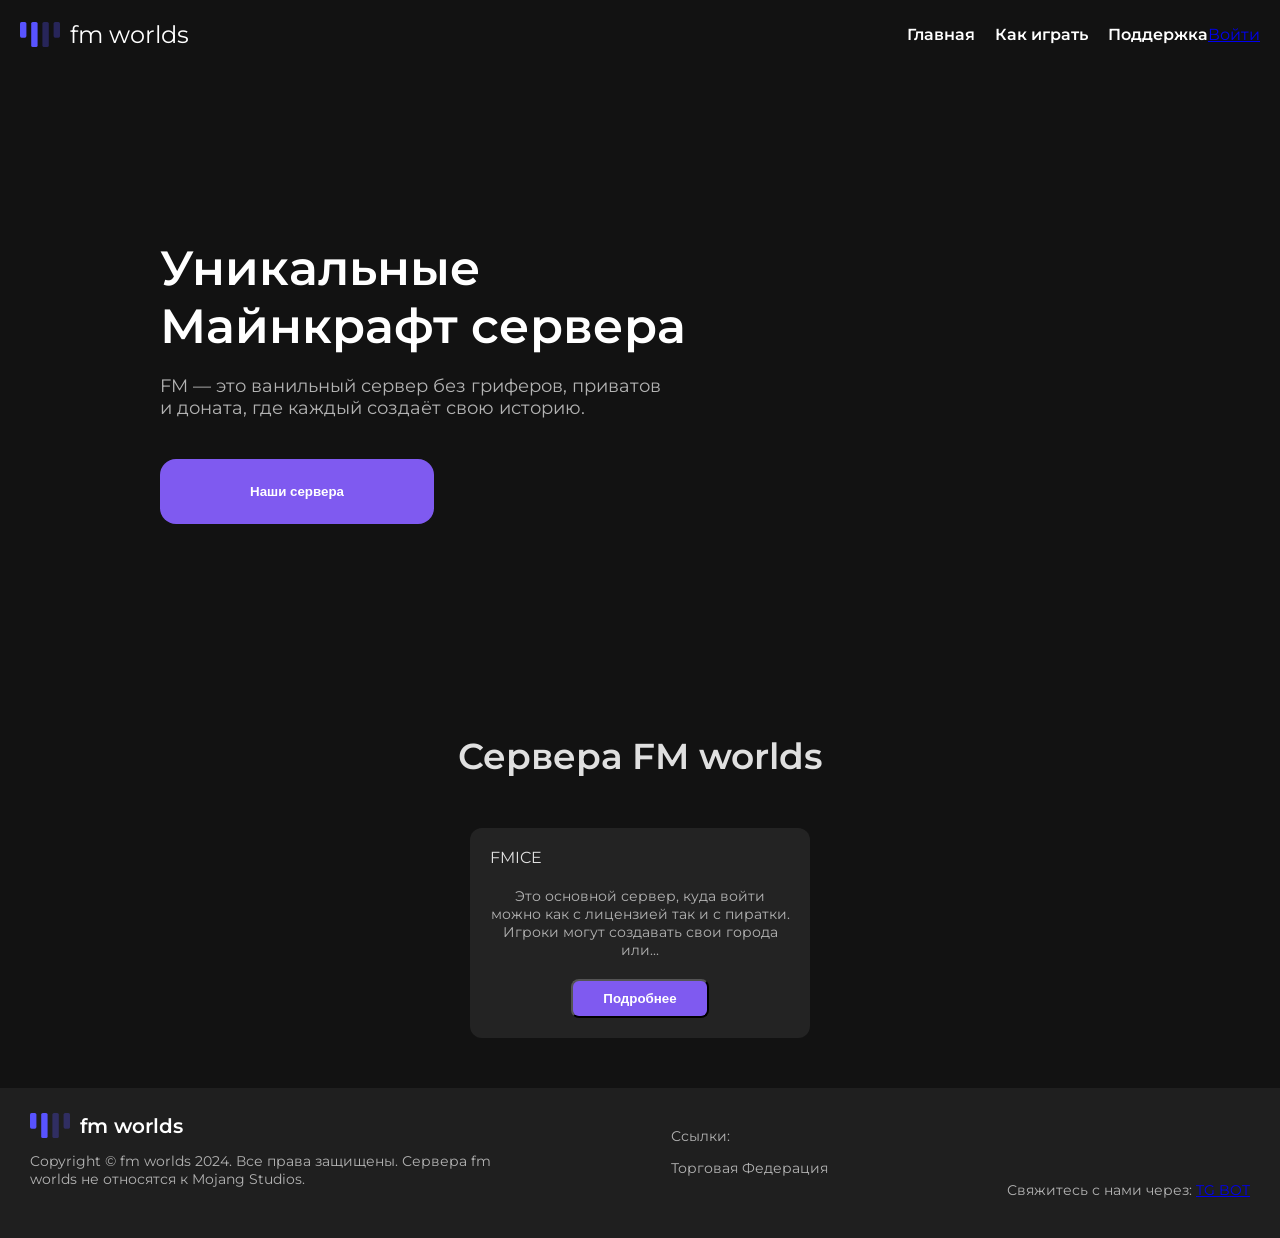
==== index.html @ 1dd60ed4 "Add files via upload" ====
<!DOCTYPE html>
<html lang="ru">

<head>
    <meta charset="UTF-8" />
    <meta name="viewport" content="width=device-width, initial-scale=1.0" />
    <meta name="description" content="FMworld сервера майнкрафт" />
    <meta name="language" content="Russian">
    <meta name="author" content="sadangelq">
    <link rel="shortcut icon" href="logo.svg" type="image/x-icon">
    <link rel="stylesheet" href="styles.css" />
    <link href="https://fonts.googleapis.com/css2?family=Montserrat:wght@400;600&display=swap" rel="stylesheet">
    <script src="script.js"></script>
    <title>FM - Сервера по Майнкрафту</title>
    <style>
        .avatar {
            width: 40px;
            height: 40px;
            border-radius: 50%;
            cursor: pointer;
            margin-left: 10px;
        }

        .user-menu {
            display: none;
            position: absolute;
            top: 60px;
            right: 25px;
            background-color: #252326;
            border: 1px solid #545255;
            border-radius: 20px;
            padding: 10px;
            z-index: 100;
            width: 190px;
            box-shadow: 0 8px 16px rgba(0, 0, 0, 0.3);
        }

        .user-menu.visible {
            display: block;
        }

        .user-menu ul {
            list-style: none;
            padding: 0;
            margin: 0;
        }

        .user-menu ul li {
            margin: 10px 0;
        }

        .user-menu ul li a {
            color: white;
            text-decoration: none;
            display: block;
            padding: 5px 10px;
        }

        .user-menu ul li a:hover {
            background-color: #1da1f2;
            border-radius: 5px;
        }
    </style>
</head>

<body>
    <header>
        <div class="logo">
            <img src="logo.svg" alt="FM Logo">
            <span>fm worlds</span>
        </div>
        <nav>
            <ul>
                <li><a href="/">Главная</a></li>
                <li><a href="how-to-play.html">Как играть</a></li>
                <li><a href="https://vk.com/fmicehelp">Поддержка</a></li>
            </ul>
            <div id="login-container">
                <a id="login-button" href="#" onclick="loginWithDiscord()">Войти</a>
                <div id="user-menu" class="user-menu">
                    <ul>
                        <li><a href="profile.html">Мой профиль</a></li>
                        <li><a href="purchases.html">Мои покупки</a></li>
                        <li><a href="#" onclick="logout()">Выйти</a></li>
                    </ul>
                </div>
            </div>
        </nav>
    </header>

    <main>
        <section class="hero">
            <h1>Уникальные<br> Майнкрафт сервера</h1>
            <p>FM — это ванильный сервер без гриферов, приватов <br>и доната, где каждый создаёт свою историю.</p>
            <div class="server-info">
                <button class="btn" onclick="scrollToServers()">Наши сервера</button>
            </div>
        </section>

        <section class="servers" id="servers-section">
            <h2>Сервера FM worlds</h2>
            <div class="server-cards">
                <div class="server-card">
                    <div class="server-card-header">
                        <span>FMICE</span>
                    </div>
                    <p>Это основной сервер, куда войти можно как с лицензией так и с пиратки. Игроки могут создавать свои города или...</p>
                    <button class="btn">Подробнее</button>
                </div>
            </div>
        </section>
    </main>

    <footer>
        <div class="footer-content">
            <div class="footer-info">
                <div class="footer-logo-text">
                    <img src="logo.svg" alt="FM Logo" class="footer-logo">
                    <span class="footer-logo-name">fm worlds</span>
                </div>
                <p>Copyright &copy; fm worlds 2024. Все права защищены. Сервера fm <br>worlds не относятся к Mojang Studios.</p>
            </div>
            <div class="footer-docs">
                <p>Ссылки:</p>
                <a href="/tf">Торговая Федерация</a>
            </div>
            <div class="footer-contacts">
                <br><br><br>
                <p>Свяжитесь с нами через: <a href="https://t.me/fmwhelps_bot">TG BOT</a></p>
            </div>
        </div>
    </footer>

    <script>
        function loginWithDiscord() {
            const discordOAuthURL = 'https://discord.com/oauth2/authorize?client_id=1243448088685969418&response_type=code&redirect_uri=http%3A%2F%2Flocalhost&scope=identify';
            window.location.href = discordOAuthURL;
        }

        function handleLoginSuccess(userData) {
            const loginButton = document.getElementById('login-button');
            const userMenu = document.getElementById('user-menu');

            // Создание аватарки
            const avatar = document.createElement('img');
            avatar.src = userData.avatar; // Убедитесь, что здесь правильный URL аватара
            avatar.alt = "Avatar";
            avatar.className = "avatar";
            avatar.onclick = toggleMenu;

            // Заменяем кнопку на аватарку
            loginButton.style.display = 'none'; // Скрываем кнопку
            loginButton.parentNode.insertBefore(avatar, loginButton); // Добавляем аватарку перед кнопкой

            // Показываем меню пользователя
            userMenu.classList.add('visible');
        }

        function toggleMenu() {
            const menu = document.getElementById('user-menu');
            menu.classList.toggle('visible'); // Показываем или скрываем меню
        }

        function logout() {
            alert("Выход выполнен.");
            const avatar = document.querySelector('.avatar');
            if (avatar) {
                avatar.remove(); // Удаляем аватарку
            }
            const loginButton = document.getElementById('login-button');
            loginButton.style.display = 'inline'; // Показываем кнопку входа снова
            const menu = document.getElementById('user-menu');
            menu.classList.remove('visible'); // Скрываем меню
        }

        // Имитация успешного входа для тестирования
        const params = new URLSearchParams(window.location.search);
        const code = params.get('code');
        if (code) {
            // Здесь должен быть ваш вызов API для получения данных пользователя
            const userData = {
                avatar: '/logo.svg' // Замените на реальный URL аватара
            };
            handleLoginSuccess(userData);
        }
    </script>
</body>

</html>
---- styles.css ----
/* Основные настройки */
body {
    background-color: #121212;
    color: #e0e0e0;
    font-family: 'Montserrat', sans-serif;
    margin: 0;
    padding: 0;
}

header {
    display: flex;
    justify-content: space-between;
    align-items: center;
    padding: 20px;
    background-color: #121212;
}

.logo {
    display: flex;
    align-items: center;
    font-size: 24px;
    color: #fff;
}

.logo img {
    width: 40px;
    margin-right: 10px;
}

nav {
    display: flex;
    align-items: center;
}

nav ul {
    display: flex;
    list-style: none;
    padding: 0;
    margin: 0;
}

nav ul li {
    margin-left: 20px;
}

nav ul li a {
    color: #fff;
    text-decoration: none;
    font-weight: 600;
    transition: color 0.3s ease;
}

nav ul li a:hover {
    color: #7f5af0;
}

.login-btn {
    background-color: #7f5af0;
    color: white;
    padding: 7px 15px;
    border-radius: 8px;
    text-decoration: none;
    font-weight: 600;
    transition: background-color 0.3s ease;
    margin-left: 20px;
    /* Добавляем пространство между кнопками */
}

.login-btn:hover {
    background-color: #5b43a5;
}

.hero {
    padding: 100px 20px;
    margin: 30px 140px;
    background: linear-gradient(135deg, #121212 0%);
    color: white;
}

.hero h1 {
    font-size: 48px;
    margin-bottom: 20px;
    font-weight: 600;
}

.hero p {
    font-size: 18px;
    color: #b3b3b3;
}

.server-info {
    margin-top: 40px;
}

.server-info .btn {
    background-color: #7f5af0;
    color: white;
    padding: 25px 90px;
    border-radius: 16px;
    border: none;
    font-weight: 600;
    cursor: pointer;
    transition: background-color 0.3s ease, transform 0.2s ease;
}

.server-info .btn:hover {
    background-color: #5b43a5;
    transform: scale(1.05);
}

.server-ip {
    margin-top: 10px;
    background-color: #232323;
    padding: 10px 20px;
    border-radius: 8px;
    display: inline-block;
    color: #e0e0e0;
}

/* Секция серверов */
.servers {
    padding: 50px 20px;
}

.servers h2 {
    text-align: center;
    margin-bottom: 50px;
    font-size: 36px;
    font-weight: 600;
}

.server-cards {
    display: flex;
    justify-content: center;
    gap: 30px;
    flex-wrap: wrap;
}

.server-card {
    background-color: #232323;
    padding: 20px;
    border-radius: 12px;
    max-width: 300px;
    text-align: center;
    transition: transform 0.3s ease, box-shadow 0.3s ease;
}

.server-card:hover {
    transform: translateY(-10px);
    box-shadow: 0px 10px 30px rgba(0, 0, 0, 0.5);
}

.server-card-header {
    display: flex;
    justify-content: space-between;
    align-items: center;
    margin-bottom: 20px;
}

.server-status {
    background-color: #7f5af0;
    padding: 5px 10px;
    border-radius: 8px;
    font-size: 12px;
    font-weight: 600;
}

.server-card p {
    font-size: 14px;
    color: #b3b3b3;
    margin-bottom: 20px;
}

/* Кнопки */
.btn {
    background-color: #7f5af0;
    color: white;
    padding: 10px 30px;
    border-radius: 8px;
    text-decoration: none;
    font-weight: 600;
    cursor: pointer;
    transition: background-color 0.3s ease, transform 0.2s ease;
}

.btn:hover {
    background-color: #5b43a5;
    transform: scale(1.05);
}

/* Footer */
footer {
    background-color: #1f1f1f;
    padding: 5px 10px;
    color: #b3b3b3;
    font-size: 14px;
}

.footer-content {
    display: flex;
    justify-content: space-between;
    flex-wrap: wrap;
}

.footer-info,
.footer-docs,
.footer-contacts {
    margin: 20px;
    font-size: 14px;
}

.footer-docs a {
    display: block;
    color: #b3b3b3;
    text-decoration: none;
    margin-bottom: 5px;
}

.footer-docs a:hover {
    color: #7f5af0;
}

.footer-contacts a:hover {
    color: #7f5af0;
}

.footer-logo-text {
    display: flex;
    align-items: center;
    margin-bottom: 10px;
}

.footer-logo {
    width: 40px;
    margin-right: 10px;
}

.footer-logo-name {
    color: #fff;
    font-size: 20px;
    font-weight: 600;
}

.payment-methods img {
    width: 40px;
    margin-right: 5px;
}
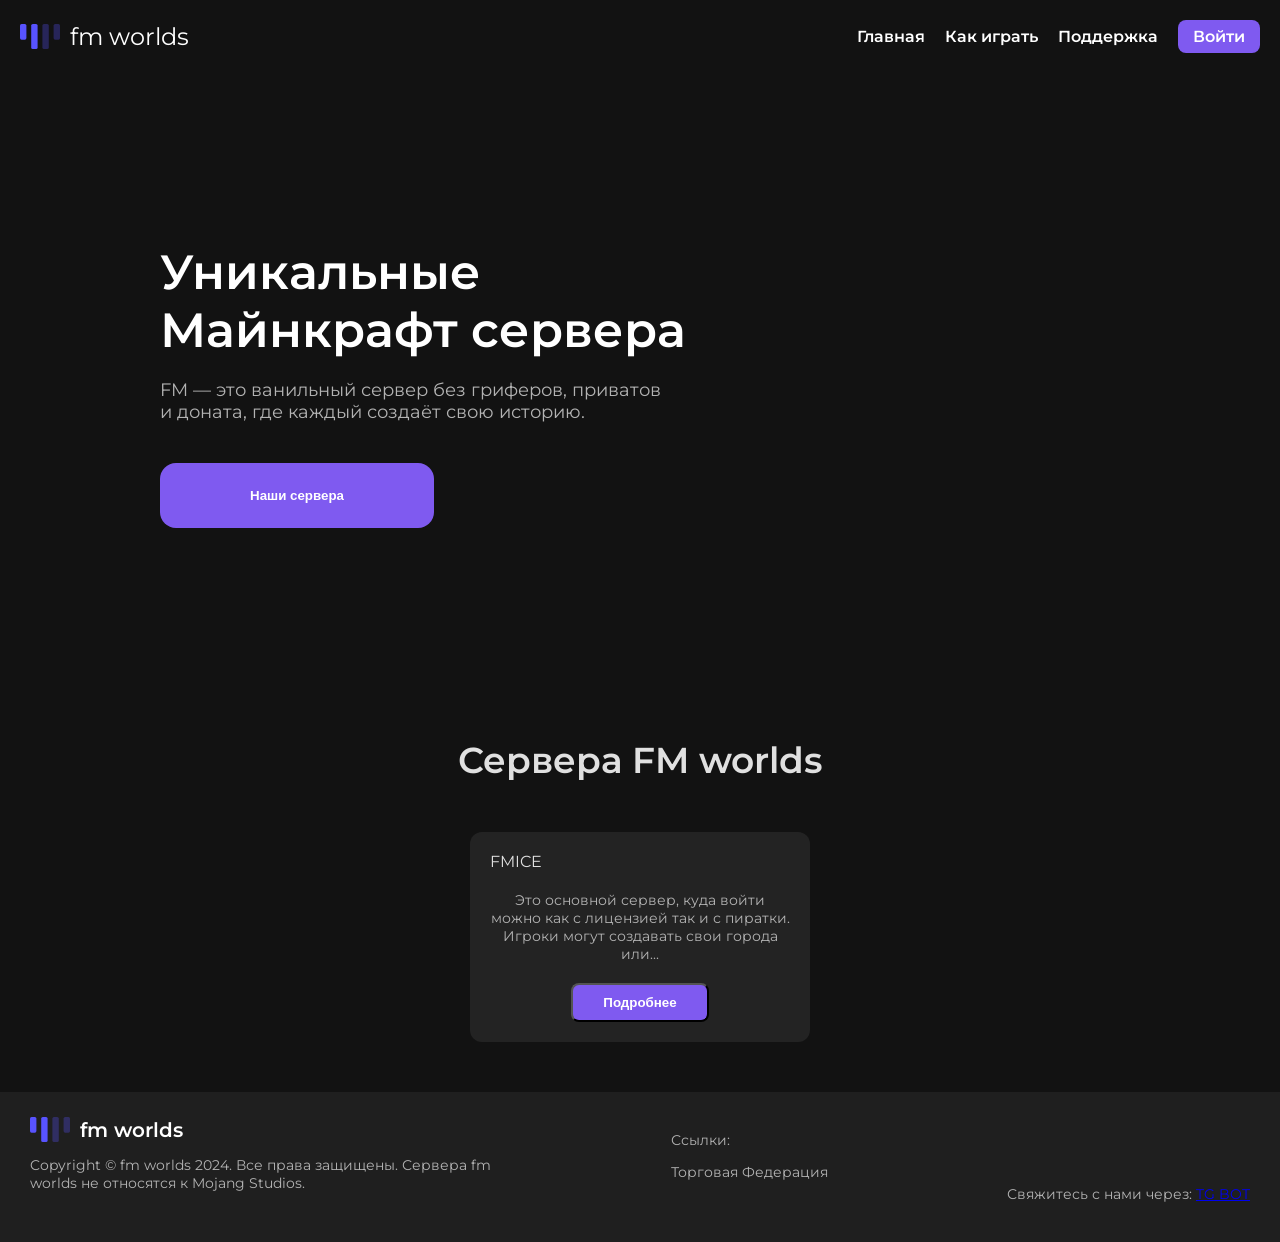
==== commit 030f9479: "Add files via upload" ====
--- a/index.html
+++ b/index.html
@@ -75,15 +75,13 @@
                 <li><a href="how-to-play.html">Как играть</a></li>
                 <li><a href="https://vk.com/fmicehelp">Поддержка</a></li>
             </ul>
-            <div id="login-container">
-                <a id="login-button" href="#" onclick="loginWithDiscord()">Войти</a>
-                <div id="user-menu" class="user-menu">
-                    <ul>
-                        <li><a href="profile.html">Мой профиль</a></li>
-                        <li><a href="purchases.html">Мои покупки</a></li>
-                        <li><a href="#" onclick="logout()">Выйти</a></li>
-                    </ul>
-                </div>
+            <a id="login-button" href="#" class="login-btn">Войти</a>
+            <div id="user-menu" class="user-menu">
+                <ul>
+                    <li><a href="profile.html">Мой профиль</a></li>
+                    <li><a href="purchases.html">Мои покупки</a></li>
+                    <li><a href="#" onclick="logout()">Выйти</a></li>
+                </ul>
             </div>
         </nav>
     </header>
@@ -132,57 +130,6 @@
     </footer>
 
     <script>
-        function loginWithDiscord() {
-            const discordOAuthURL = 'https://discord.com/oauth2/authorize?client_id=1243448088685969418&response_type=code&redirect_uri=http%3A%2F%2Flocalhost&scope=identify';
-            window.location.href = discordOAuthURL;
-        }
-
-        function handleLoginSuccess(userData) {
-            const loginButton = document.getElementById('login-button');
-            const userMenu = document.getElementById('user-menu');
-
-            // Создание аватарки
-            const avatar = document.createElement('img');
-            avatar.src = userData.avatar; // Убедитесь, что здесь правильный URL аватара
-            avatar.alt = "Avatar";
-            avatar.className = "avatar";
-            avatar.onclick = toggleMenu;
-
-            // Заменяем кнопку на аватарку
-            loginButton.style.display = 'none'; // Скрываем кнопку
-            loginButton.parentNode.insertBefore(avatar, loginButton); // Добавляем аватарку перед кнопкой
-
-            // Показываем меню пользователя
-            userMenu.classList.add('visible');
-        }
-
-        function toggleMenu() {
-            const menu = document.getElementById('user-menu');
-            menu.classList.toggle('visible'); // Показываем или скрываем меню
-        }
-
-        function logout() {
-            alert("Выход выполнен.");
-            const avatar = document.querySelector('.avatar');
-            if (avatar) {
-                avatar.remove(); // Удаляем аватарку
-            }
-            const loginButton = document.getElementById('login-button');
-            loginButton.style.display = 'inline'; // Показываем кнопку входа снова
-            const menu = document.getElementById('user-menu');
-            menu.classList.remove('visible'); // Скрываем меню
-        }
-
-        // Имитация успешного входа для тестирования
-        const params = new URLSearchParams(window.location.search);
-        const code = params.get('code');
-        if (code) {
-            // Здесь должен быть ваш вызов API для получения данных пользователя
-            const userData = {
-                avatar: '/logo.svg' // Замените на реальный URL аватара
-            };
-            handleLoginSuccess(userData);
-        }
     </script>
 </body>
 
--- a/styles.css
+++ b/styles.css
@@ -30,6 +30,7 @@
 nav {
     display: flex;
     align-items: center;
+    position: relative;
 }
 
 nav ul {
@@ -63,7 +64,6 @@
     font-weight: 600;
     transition: background-color 0.3s ease;
     margin-left: 20px;
-    /* Добавляем пространство между кнопками */
 }
 
 .login-btn:hover {
@@ -244,4 +244,53 @@
 .payment-methods img {
     width: 40px;
     margin-right: 5px;
-}+}
+
+/* 👤 Пользователь и аватарка */
+.avatar {
+    width: 40px;
+    height: 40px;
+    border-radius: 50%;
+    cursor: pointer;
+    margin-left: 10px;
+}
+
+.user-menu {
+    display: none;
+    position: absolute;
+    top: 60px;
+    right: 25px;
+    background-color: #252326;
+    border: 1px solid #545255;
+    border-radius: 20px;
+    padding: 10px;
+    z-index: 100;
+    width: 190px;
+    box-shadow: 0 8px 16px rgba(0, 0, 0, 0.3);
+}
+
+.user-menu.visible {
+    display: block;
+}
+
+.user-menu ul {
+    display: flex;
+    flex-direction: column;
+    gap: 2px;
+}
+
+.user-menu ul li {
+    margin: 5px 0;
+}
+
+.user-menu ul li a {
+    color: white;
+    text-decoration: none;
+    display: block;
+    padding: 5px 10px;
+}
+
+.user-menu ul li a:hover {
+    background-color: #1da1f2;
+    border-radius: 5px;
+}
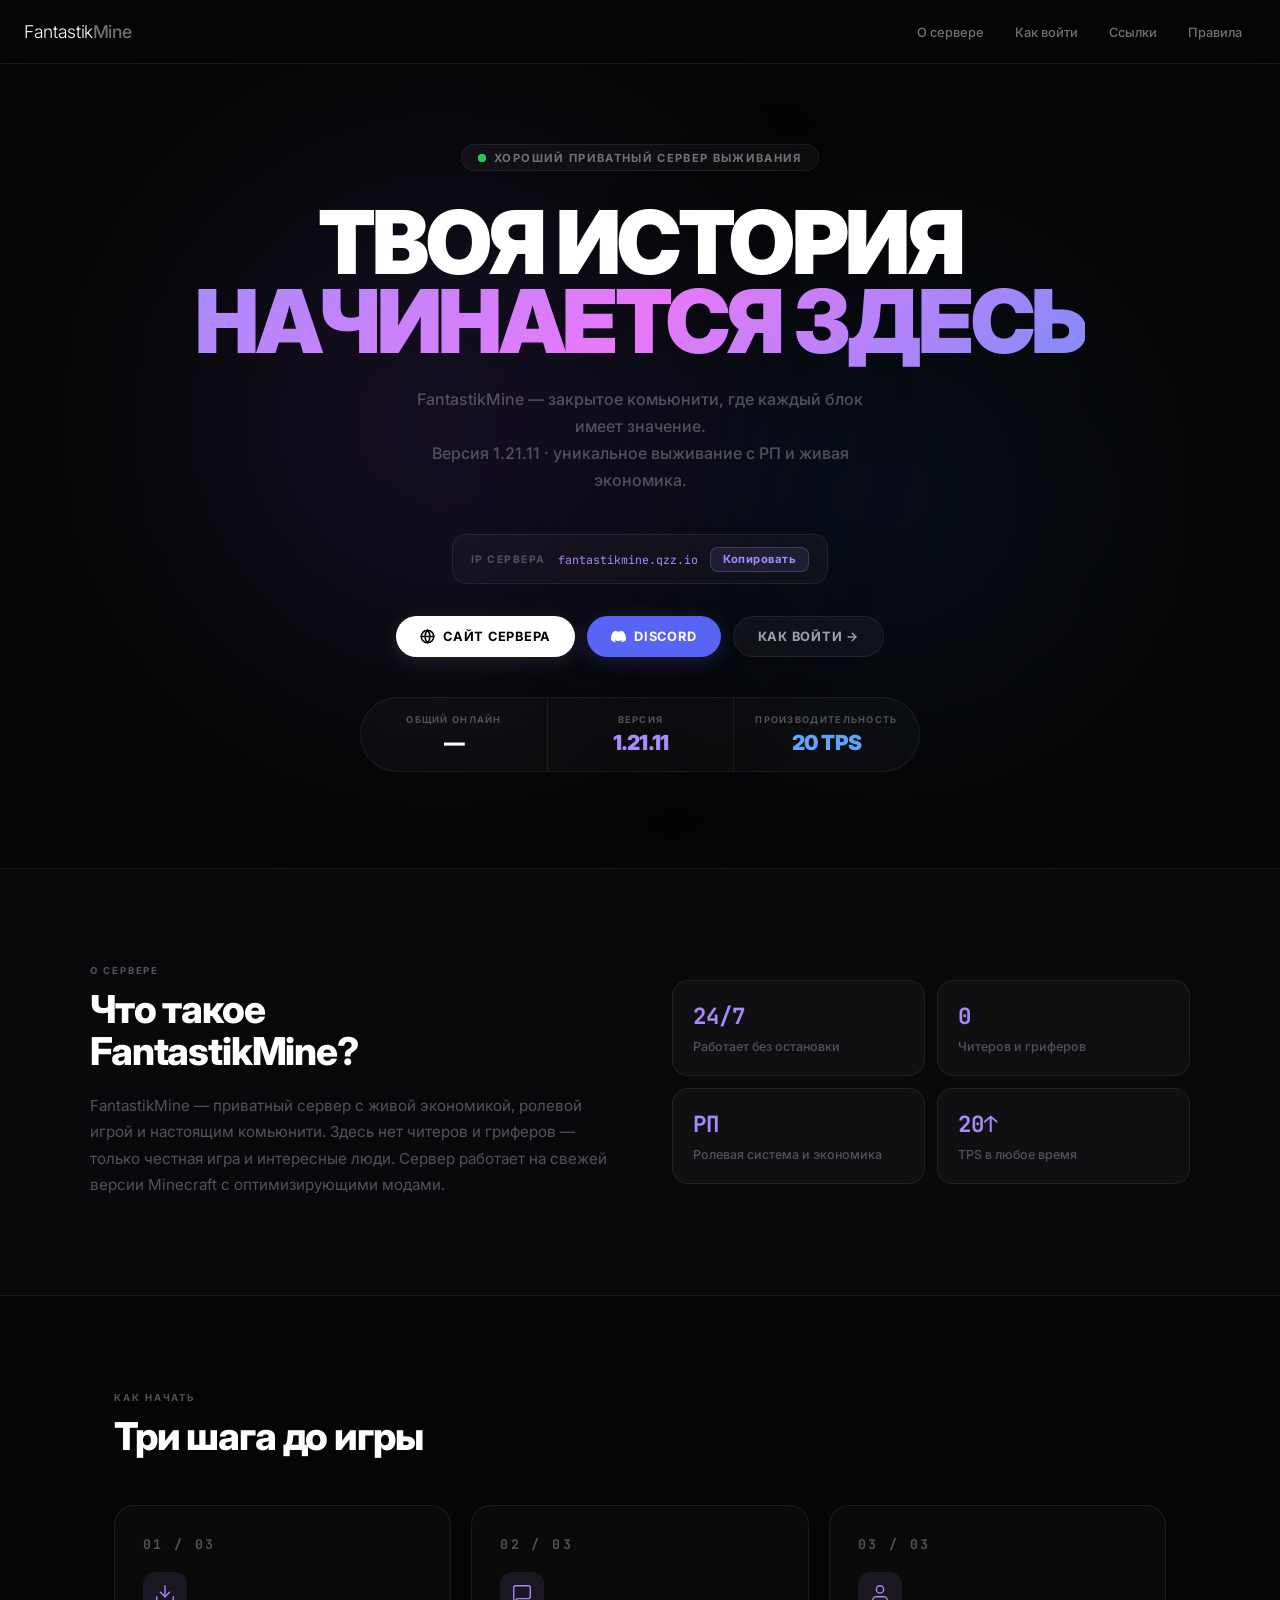
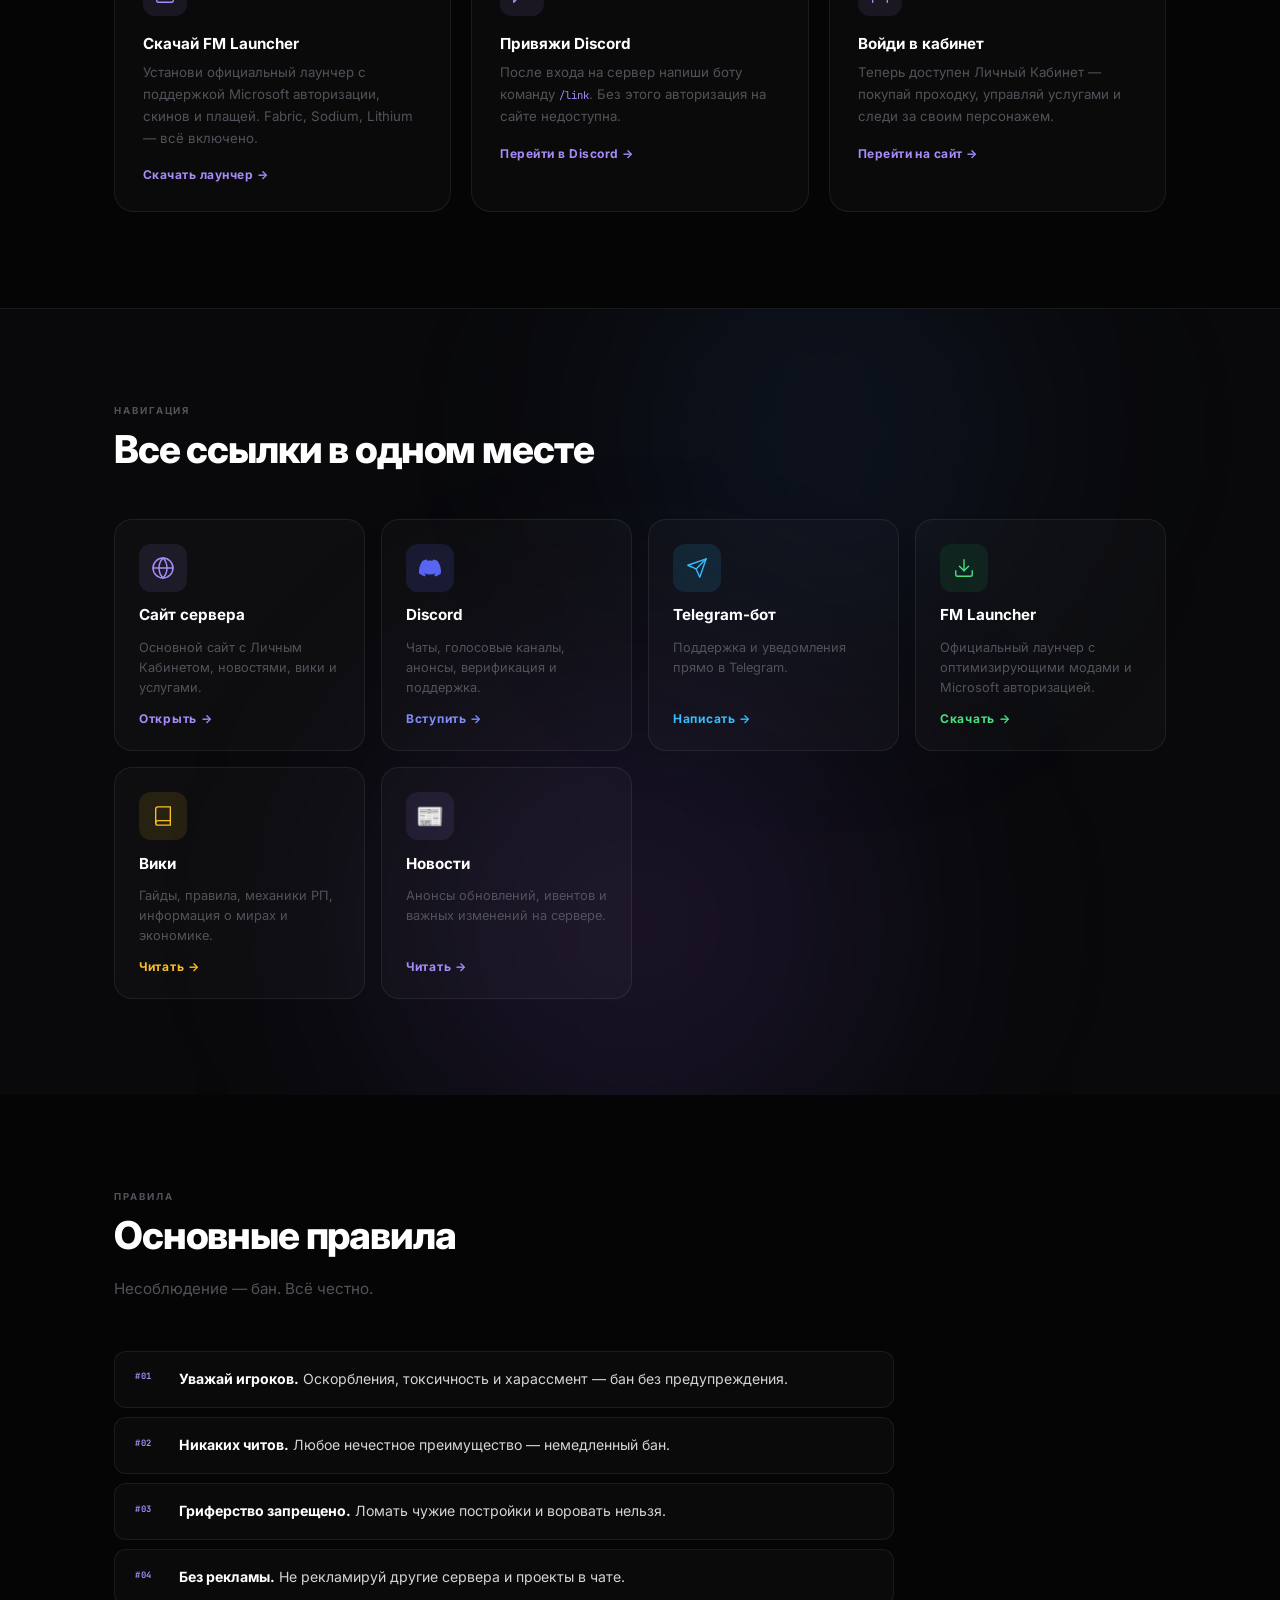
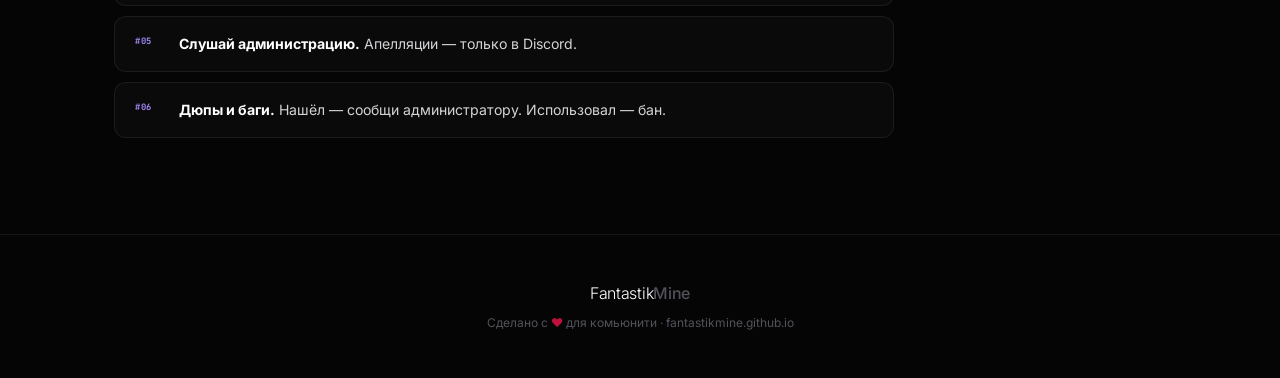
==== commit 5ed222a0: "Update index.html" ====
--- a/index.html
+++ b/index.html
@@ -1,136 +1,825 @@
 <!DOCTYPE html>
 <html lang="ru">
-
 <head>
-    <meta charset="UTF-8" />
-    <meta name="viewport" content="width=device-width, initial-scale=1.0" />
-    <meta name="description" content="FMworld сервера майнкрафт" />
-    <meta name="language" content="Russian">
-    <meta name="author" content="sadangelq">
-    <link rel="shortcut icon" href="logo.svg" type="image/x-icon">
-    <link rel="stylesheet" href="styles.css" />
-    <link href="https://fonts.googleapis.com/css2?family=Montserrat:wght@400;600&display=swap" rel="stylesheet">
-    <script src="script.js"></script>
-    <title>FM - Сервера по Майнкрафту</title>
-    <style>
-        .avatar {
-            width: 40px;
-            height: 40px;
-            border-radius: 50%;
-            cursor: pointer;
-            margin-left: 10px;
-        }
-
-        .user-menu {
-            display: none;
-            position: absolute;
-            top: 60px;
-            right: 25px;
-            background-color: #252326;
-            border: 1px solid #545255;
-            border-radius: 20px;
-            padding: 10px;
-            z-index: 100;
-            width: 190px;
-            box-shadow: 0 8px 16px rgba(0, 0, 0, 0.3);
-        }
-
-        .user-menu.visible {
-            display: block;
-        }
-
-        .user-menu ul {
-            list-style: none;
-            padding: 0;
-            margin: 0;
-        }
-
-        .user-menu ul li {
-            margin: 10px 0;
-        }
-
-        .user-menu ul li a {
-            color: white;
-            text-decoration: none;
-            display: block;
-            padding: 5px 10px;
-        }
-
-        .user-menu ul li a:hover {
-            background-color: #1da1f2;
-            border-radius: 5px;
-        }
-    </style>
+  <meta charset="UTF-8" />
+  <meta name="viewport" content="width=device-width, initial-scale=1.0" />
+  <meta name="theme-color" content="#050505" />
+  <meta name="description" content="FantastikMine — закрытый приватный сервер выживания с РП и живой экономикой. Версия 1.21.11." />
+  <title>FantastikMine</title>
+  <link rel="preconnect" href="https://fonts.googleapis.com" />
+  <link rel="preconnect" href="https://fonts.gstatic.com" crossorigin />
+  <link href="https://fonts.googleapis.com/css2?family=Inter:wght@300;400;500;600;700;800;900&family=JetBrains+Mono:wght@400;700&display=swap" rel="stylesheet" />
+  <style>
+    *, *::before, *::after { box-sizing: border-box; margin: 0; padding: 0; }
+
+    :root {
+      --site:    #050505;
+      --surface: #09090b;
+      --card:    #111113;
+      --border:  rgba(255,255,255,.07);
+      --border-hover: rgba(255,255,255,.14);
+      --text:    #d4d4d8;
+      --muted:   #52525b;
+      --white:   #ffffff;
+      --violet:  #a78bfa;
+      --fuchsia: #e879f9;
+      --discord: #5865F2;
+    }
+
+    html { scroll-behavior: smooth; background: var(--site); }
+
+    body {
+      font-family: 'Inter', sans-serif;
+      color: var(--text);
+      -webkit-font-smoothing: antialiased;
+      overflow-x: hidden;
+      min-height: 100svh;
+    }
+
+    /* scrollbar */
+    ::-webkit-scrollbar { width: 8px; }
+    ::-webkit-scrollbar-track { background: var(--site); }
+    ::-webkit-scrollbar-thumb { background: #27272a; border-radius: 999px; border: 2px solid var(--site); }
+    ::-webkit-scrollbar-thumb:hover { background: #52525b; }
+
+    /* ── GLOW LAYER ── */
+    .glow {
+      position: absolute;
+      inset: 0;
+      overflow: hidden;
+      pointer-events: none;
+    }
+    .glow-blob {
+      position: absolute;
+      border-radius: 50%;
+      filter: blur(120px);
+      animation: blobPulse 6s ease-in-out infinite;
+    }
+    .glow-blob.violet { background: rgba(139,92,246,.12); width: 500px; height: 500px; }
+    .glow-blob.blue   { background: rgba(59,130,246,.09);  width: 400px; height: 400px; animation-delay: .7s; }
+
+    @keyframes blobPulse {
+      0%,100% { opacity: .7; }
+      50%      { opacity: 1; }
+    }
+
+    /* ── NAV ── */
+    nav {
+      position: fixed;
+      top: 0; left: 0; right: 0;
+      z-index: 50;
+      display: flex;
+      align-items: center;
+      justify-content: space-between;
+      padding: 0 1.5rem;
+      height: 64px;
+      background: rgba(5,5,5,.8);
+      backdrop-filter: blur(20px);
+      border-bottom: 1px solid var(--border);
+    }
+    .nav-logo {
+      font-size: 1.1rem;
+      font-weight: 300;
+      color: var(--white);
+      letter-spacing: -.02em;
+      text-decoration: none;
+    }
+    .nav-logo b { font-weight: 500; color: #71717a; }
+    .nav-links { display: flex; gap: .25rem; list-style: none; }
+    .nav-links a {
+      padding: .4rem .85rem;
+      border-radius: 999px;
+      font-size: .8rem;
+      font-weight: 500;
+      color: #71717a;
+      text-decoration: none;
+      transition: color .2s, background .2s;
+    }
+    .nav-links a:hover { color: var(--white); background: rgba(255,255,255,.05); }
+    @media(max-width:600px){ .nav-links { display: none; } }
+
+    /* ── SECTIONS ── */
+    section { position: relative; }
+    .container { max-width: 1100px; margin: 0 auto; padding: 0 1.5rem; }
+
+    /* ── HERO ── */
+    .hero {
+      padding: 9rem 1.5rem 6rem;
+      text-align: center;
+      background: var(--site);
+      position: relative;
+      overflow: hidden;
+    }
+    .hero .glow-blob.violet { top: 20%; left: 20%; }
+    .hero .glow-blob.blue   { bottom: 20%; right: 20%; }
+
+    .hero-badge {
+      display: inline-flex;
+      align-items: center;
+      gap: .5rem;
+      padding: .35rem 1rem;
+      background: rgba(255,255,255,.04);
+      border: 1px solid var(--border);
+      border-radius: 999px;
+      font-size: .7rem;
+      font-weight: 700;
+      color: #71717a;
+      letter-spacing: .12em;
+      text-transform: uppercase;
+      margin-bottom: 2rem;
+      backdrop-filter: blur(8px);
+      animation: fadeUp .5s ease both;
+    }
+    .ping { position: relative; display: inline-flex; width: 8px; height: 8px; }
+    .ping-ring {
+      position: absolute; inset: 0;
+      border-radius: 50%;
+      animation: ping 1.4s cubic-bezier(0,0,.2,1) infinite;
+    }
+    .ping-dot { position: relative; border-radius: 50%; width: 8px; height: 8px; }
+    .online .ping-ring { background: #22c55e; }
+    .online .ping-dot  { background: #22c55e; }
+    .offline .ping-ring { background: #ef4444; }
+    .offline .ping-dot  { background: #ef4444; }
+
+    @keyframes ping {
+      75%, 100% { transform: scale(2); opacity: 0; }
+    }
+
+    .hero h1 {
+      font-size: clamp(2.4rem, 7vw, 5.5rem);
+      font-weight: 900;
+      line-height: .9;
+      letter-spacing: -.04em;
+      color: var(--white);
+      margin-bottom: 1.5rem;
+      animation: fadeUp .55s .05s ease both;
+    }
+    .hero h1 .gradient {
+      background: linear-gradient(135deg, #a78bfa, #e879f9, #818cf8);
+      -webkit-background-clip: text;
+      -webkit-text-fill-color: transparent;
+      background-clip: text;
+    }
+
+    .hero-sub {
+      max-width: 480px;
+      margin: 0 auto 2.5rem;
+      font-size: 1rem;
+      color: #52525b;
+      line-height: 1.7;
+      font-weight: 500;
+      animation: fadeUp .55s .1s ease both;
+    }
+
+    /* IP copy pill */
+    .ip-pill {
+      display: inline-flex;
+      align-items: center;
+      gap: .75rem;
+      background: rgba(255,255,255,.03);
+      border: 1px solid var(--border);
+      border-radius: 14px;
+      padding: .7rem 1.1rem;
+      margin-bottom: 2rem;
+      animation: fadeUp .55s .15s ease both;
+      cursor: default;
+    }
+    .ip-pill label { font-size: .65rem; font-weight: 700; letter-spacing: .14em; text-transform: uppercase; color: var(--muted); }
+    .ip-pill code { font-family: 'JetBrains Mono', monospace; font-size: .72rem; color: var(--violet); }
+    .copy-btn {
+      background: rgba(167,139,250,.1);
+      border: 1px solid rgba(167,139,250,.25);
+      color: var(--violet);
+      font-size: .7rem;
+      font-weight: 700;
+      padding: .3rem .75rem;
+      border-radius: 8px;
+      cursor: pointer;
+      transition: background .2s, transform .1s;
+      font-family: inherit;
+      letter-spacing: .04em;
+    }
+    .copy-btn:hover { background: rgba(167,139,250,.2); }
+    .copy-btn:active { transform: scale(.96); }
+
+    /* CTA buttons */
+    .ctas {
+      display: flex;
+      flex-wrap: wrap;
+      gap: .75rem;
+      justify-content: center;
+      animation: fadeUp .55s .2s ease both;
+    }
+    .btn {
+      display: inline-flex;
+      align-items: center;
+      gap: .5rem;
+      padding: .75rem 1.5rem;
+      border-radius: 999px;
+      font-size: .8rem;
+      font-weight: 700;
+      letter-spacing: .06em;
+      text-transform: uppercase;
+      text-decoration: none;
+      transition: transform .15s, box-shadow .15s, background .2s;
+    }
+    .btn:hover { transform: translateY(-2px); }
+    .btn:active { transform: scale(.97); }
+    .btn-white {
+      background: var(--white);
+      color: #000;
+      box-shadow: 0 4px 20px rgba(255,255,255,.1);
+    }
+    .btn-white:hover { box-shadow: 0 8px 28px rgba(255,255,255,.18); }
+    .btn-discord {
+      background: var(--discord);
+      color: #fff;
+      box-shadow: 0 4px 20px rgba(88,101,242,.25);
+    }
+    .btn-discord:hover { box-shadow: 0 8px 28px rgba(88,101,242,.4); }
+    .btn-ghost {
+      background: rgba(255,255,255,.04);
+      border: 1px solid var(--border);
+      color: #a1a1aa;
+    }
+    .btn-ghost:hover { background: rgba(255,255,255,.08); color: var(--white); border-color: var(--border-hover); }
+
+    /* ── STATS BAR ── */
+    .stats-bar {
+      display: grid;
+      grid-template-columns: repeat(3,1fr);
+      max-width: 560px;
+      margin: 2.5rem auto 0;
+      background: rgba(255,255,255,.03);
+      border: 1px solid var(--border);
+      border-radius: 999px;
+      overflow: hidden;
+      backdrop-filter: blur(12px);
+      animation: fadeUp .55s .25s ease both;
+    }
+    .stat {
+      display: flex;
+      flex-direction: column;
+      align-items: center;
+      padding: 1rem .5rem;
+    }
+    .stat + .stat { border-left: 1px solid var(--border); }
+    .stat-lbl { font-size: .58rem; font-weight: 700; letter-spacing: .14em; text-transform: uppercase; color: var(--muted); margin-bottom: .3rem; }
+    .stat-val { font-size: 1.3rem; font-weight: 900; letter-spacing: -.04em; color: var(--white); }
+    .stat-val.violet { color: var(--violet); }
+    .stat-val.blue   { color: #60a5fa; }
+
+    /* ── ABOUT ── */
+    .about {
+      background: var(--surface);
+      border-top: 1px solid var(--border);
+      border-bottom: 1px solid var(--border);
+      padding: 6rem 1.5rem;
+    }
+    .about-inner {
+      display: grid;
+      grid-template-columns: 1fr 1fr;
+      gap: 4rem;
+      align-items: center;
+      max-width: 1100px;
+      margin: 0 auto;
+    }
+    @media(max-width:720px){ .about-inner { grid-template-columns: 1fr; gap: 2.5rem; } }
+
+    .section-eyebrow {
+      font-size: .6rem;
+      font-weight: 700;
+      letter-spacing: .2em;
+      text-transform: uppercase;
+      color: var(--muted);
+      margin-bottom: .75rem;
+    }
+    .section-title {
+      font-size: clamp(1.6rem, 3.5vw, 2.4rem);
+      font-weight: 800;
+      letter-spacing: -.03em;
+      color: var(--white);
+      line-height: 1.1;
+      margin-bottom: 1.25rem;
+    }
+    .section-desc { font-size: .95rem; color: #52525b; line-height: 1.75; }
+
+    .about-grid {
+      display: grid;
+      grid-template-columns: 1fr 1fr;
+      gap: .75rem;
+    }
+    .about-card {
+      background: rgba(255,255,255,.03);
+      border: 1px solid var(--border);
+      border-radius: 16px;
+      padding: 1.25rem;
+      transition: border-color .2s, transform .2s;
+    }
+    .about-card:hover { border-color: var(--border-hover); transform: translateY(-2px); }
+    .about-card-num {
+      font-family: 'JetBrains Mono', monospace;
+      font-size: 1.4rem;
+      font-weight: 700;
+      color: var(--violet);
+      display: block;
+      margin-bottom: .25rem;
+    }
+    .about-card-lbl { font-size: .78rem; color: var(--muted); font-weight: 500; }
+
+    /* ── HOW TO PLAY ── */
+    .how {
+      background: var(--site);
+      padding: 6rem 1.5rem;
+    }
+    .steps {
+      display: grid;
+      grid-template-columns: repeat(3,1fr);
+      gap: 1.25rem;
+      margin-top: 3rem;
+    }
+    @media(max-width:800px){ .steps { grid-template-columns: 1fr; } }
+
+    .step {
+      background: rgba(255,255,255,.025);
+      border: 1px solid var(--border);
+      border-radius: 20px;
+      padding: 1.75rem;
+      position: relative;
+      transition: border-color .2s, transform .2s;
+    }
+    .step:hover { border-color: rgba(167,139,250,.25); transform: translateY(-3px); }
+    .step-num {
+      font-family: 'JetBrains Mono', monospace;
+      font-size: .62rem;
+      font-weight: 700;
+      letter-spacing: .18em;
+      color: var(--muted);
+      margin-bottom: 1rem;
+    }
+    .step-icon {
+      width: 44px; height: 44px;
+      background: rgba(167,139,250,.1);
+      border-radius: 12px;
+      display: flex; align-items: center; justify-content: center;
+      margin-bottom: 1.1rem;
+    }
+    .step-icon svg { width: 22px; height: 22px; stroke: var(--violet); fill: none; stroke-width: 1.5; stroke-linecap: round; stroke-linejoin: round; }
+    .step h3 { font-size: .95rem; font-weight: 700; color: var(--white); margin-bottom: .6rem; }
+    .step p  { font-size: .83rem; color: #52525b; line-height: 1.65; }
+    .step-link {
+      display: inline-flex;
+      align-items: center;
+      gap: .35rem;
+      margin-top: 1.1rem;
+      font-size: .75rem;
+      font-weight: 700;
+      color: var(--violet);
+      text-decoration: none;
+      letter-spacing: .04em;
+      transition: gap .2s;
+    }
+    .step-link:hover { gap: .6rem; }
+
+    /* ── LINKS ── */
+    .links-section {
+      background: var(--surface);
+      border-top: 1px solid var(--border);
+      padding: 6rem 1.5rem;
+      position: relative;
+      overflow: hidden;
+    }
+    .links-section .glow-blob.violet { bottom: -10%; left: 30%; }
+    .links-section .glow-blob.blue   { top: -10%; right: 20%; }
+
+    .links-grid {
+      display: grid;
+      grid-template-columns: repeat(auto-fit, minmax(230px,1fr));
+      gap: 1rem;
+      margin-top: 3rem;
+    }
+    .link-card {
+      display: flex;
+      flex-direction: column;
+      gap: .85rem;
+      background: rgba(255,255,255,.025);
+      border: 1px solid var(--border);
+      border-radius: 18px;
+      padding: 1.5rem;
+      text-decoration: none;
+      color: var(--text);
+      transition: border-color .2s, transform .2s, background .2s;
+      position: relative;
+      overflow: hidden;
+    }
+    .link-card::after {
+      content: '';
+      position: absolute;
+      inset: 0;
+      background: linear-gradient(135deg, var(--lc-a, transparent) 0%, transparent 60%);
+      opacity: 0;
+      transition: opacity .3s;
+      pointer-events: none;
+    }
+    .link-card:hover { transform: translateY(-4px); background: rgba(255,255,255,.04); }
+    .link-card:hover::after { opacity: 1; }
+    .link-card:hover { border-color: var(--lc-border, var(--border-hover)); }
+
+    .link-icon {
+      width: 48px; height: 48px;
+      border-radius: 12px;
+      display: flex; align-items: center; justify-content: center;
+      font-size: 1.4rem;
+      flex-shrink: 0;
+    }
+    .link-name { font-size: .95rem; font-weight: 700; color: var(--white); }
+    .link-desc { font-size: .8rem; color: var(--muted); line-height: 1.55; flex: 1; }
+    .link-arrow {
+      font-size: .75rem;
+      font-weight: 700;
+      letter-spacing: .06em;
+      display: flex;
+      align-items: center;
+      gap: .3rem;
+      transition: gap .2s, color .2s;
+    }
+    .link-card:hover .link-arrow { gap: .55rem; }
+
+    /* link variants */
+    .lc-site    { --lc-a: rgba(167,139,250,.06); --lc-border: rgba(167,139,250,.3); }
+    .lc-site    .link-icon { background: rgba(167,139,250,.1); }
+    .lc-site    .link-arrow { color: var(--violet); }
+
+    .lc-discord { --lc-a: rgba(88,101,242,.06); --lc-border: rgba(88,101,242,.35); }
+    .lc-discord .link-icon { background: rgba(88,101,242,.15); }
+    .lc-discord .link-arrow { color: #818cf8; }
+
+    .lc-tg      { --lc-a: rgba(41,182,246,.06); --lc-border: rgba(41,182,246,.3); }
+    .lc-tg      .link-icon { background: rgba(41,182,246,.12); }
+    .lc-tg      .link-arrow { color: #38bdf8; }
+
+    .lc-launcher{ --lc-a: rgba(34,197,94,.05);  --lc-border: rgba(34,197,94,.25); }
+    .lc-launcher .link-icon { background: rgba(34,197,94,.1); }
+    .lc-launcher .link-arrow { color: #4ade80; }
+
+    .lc-wiki    { --lc-a: rgba(251,191,36,.05);  --lc-border: rgba(251,191,36,.25); }
+    .lc-wiki    .link-icon { background: rgba(251,191,36,.1); }
+    .lc-wiki    .link-arrow { color: #fbbf24; }
+
+    /* ── RULES ── */
+    .rules {
+      background: var(--site);
+      padding: 6rem 1.5rem;
+    }
+    .rules-list {
+      margin-top: 3rem;
+      display: flex;
+      flex-direction: column;
+      gap: .6rem;
+      max-width: 780px;
+    }
+    .rule {
+      display: flex;
+      align-items: flex-start;
+      gap: 1rem;
+      padding: 1rem 1.25rem;
+      background: rgba(255,255,255,.025);
+      border: 1px solid var(--border);
+      border-radius: 12px;
+      transition: border-color .2s;
+    }
+    .rule:hover { border-color: var(--border-hover); }
+    .rule-n {
+      font-family: 'JetBrains Mono', monospace;
+      font-size: .55rem;
+      font-weight: 700;
+      color: var(--violet);
+      min-width: 28px;
+      padding-top: .15rem;
+      letter-spacing: .08em;
+    }
+    .rule-t { font-size: .88rem; line-height: 1.6; }
+    .rule-t strong { color: var(--white); font-weight: 700; }
+
+    /* ── FOOTER ── */
+    footer {
+      background: var(--site);
+      border-top: 1px solid var(--border);
+      padding: 3rem 1.5rem;
+      text-align: center;
+    }
+    footer .logo { font-size: 1rem; font-weight: 300; color: var(--white); letter-spacing: -.02em; margin-bottom: .75rem; }
+    footer .logo b { font-weight: 500; color: #52525b; }
+    footer p { font-size: .75rem; color: var(--muted); }
+    footer .heart { color: #be123c; }
+
+    /* ── ANIMATIONS ── */
+    @keyframes fadeUp {
+      from { opacity: 0; transform: translateY(18px); }
+      to   { opacity: 1; transform: none; }
+    }
+    .reveal {
+      opacity: 0;
+      transform: translateY(20px);
+      transition: opacity .6s ease, transform .6s ease;
+    }
+    .reveal.in { opacity: 1; transform: none; }
+  </style>
 </head>
-
 <body>
-    <header>
-        <div class="logo">
-            <img src="logo.svg" alt="FM Logo">
-            <span>fm worlds</span>
+
+<!-- NAV -->
+<nav>
+  <a class="nav-logo" href="#">Fantastik<b>Mine</b></a>
+  <ul class="nav-links">
+    <li><a href="#about">О сервере</a></li>
+    <li><a href="#how">Как войти</a></li>
+    <li><a href="#links">Ссылки</a></li>
+    <li><a href="#rules">Правила</a></li>
+  </ul>
+</nav>
+
+<!-- HERO -->
+<section class="hero">
+  <div class="glow">
+    <div class="glow-blob violet" style="top:20%;left:15%"></div>
+    <div class="glow-blob blue"   style="bottom:20%;right:15%"></div>
+  </div>
+
+  <div class="relative" style="position:relative;z-index:2">
+    <div class="hero-badge">
+      <span class="ping online" id="ping-wrap">
+        <span class="ping-ring"></span>
+        <span class="ping-dot"></span>
+      </span>
+      <span id="badge-text">Хороший приватный сервер выживания</span>
+    </div>
+
+    <h1>
+      ТВОЯ ИСТОРИЯ<br>
+      <span class="gradient">НАЧИНАЕТСЯ ЗДЕСЬ</span>
+    </h1>
+
+    <p class="hero-sub">
+      FantastikMine — закрытое комьюнити, где каждый блок имеет значение.<br>
+      Версия 1.21.11 · уникальное выживание с РП и живая экономика.
+    </p>
+
+    <div class="ip-pill">
+      <label>IP сервера</label>
+      <code id="server-ip">fantastikmine.qzz.io</code>
+      <button class="copy-btn" onclick="copyIP()">Копировать</button>
+    </div>
+
+    <div class="ctas">
+      <a class="btn btn-white" href="https://fantastikmine.qzz.io" target="_blank">
+        <svg width="15" height="15" viewBox="0 0 24 24" fill="none" stroke="currentColor" stroke-width="2.5" stroke-linecap="round" stroke-linejoin="round"><circle cx="12" cy="12" r="10"/><path d="M12 2a14.5 14.5 0 0 0 0 20M12 2a14.5 14.5 0 0 1 0 20M2 12h20"/></svg>
+        Сайт сервера
+      </a>
+      <a class="btn btn-discord" href="https://dsc.gg/fantastikmine" target="_blank">
+        <svg width="15" height="15" viewBox="0 0 24 24" fill="currentColor"><path d="M20.317 4.37a19.791 19.791 0 0 0-4.885-1.515.074.074 0 0 0-.079.037c-.21.375-.444.864-.608 1.25a18.27 18.27 0 0 0-5.487 0 12.64 12.64 0 0 0-.617-1.25.077.077 0 0 0-.079-.037A19.736 19.736 0 0 0 3.677 4.37a.07.07 0 0 0-.032.027C.533 9.046-.32 13.58.099 18.057a.082.082 0 0 0 .031.057 19.9 19.9 0 0 0 5.993 3.03.078.078 0 0 0 .084-.028 14.09 14.09 0 0 0 1.226-1.994.076.076 0 0 0-.041-.106 13.107 13.107 0 0 1-1.872-.892.077.077 0 0 1-.008-.128 10.2 10.2 0 0 0 .372-.292.074.074 0 0 1 .077-.01c3.928 1.793 8.18 1.793 12.062 0a.074.074 0 0 1 .078.01c.12.098.246.198.373.292a.077.077 0 0 1-.006.127 12.299 12.299 0 0 1-1.873.892.077.077 0 0 0-.041.107c.36.698.772 1.362 1.225 1.993a.076.076 0 0 0 .084.028 19.839 19.839 0 0 0 6.002-3.03.077.077 0 0 0 .032-.054c.5-5.177-.838-9.674-3.549-13.66a.061.061 0 0 0-.031-.03z"/></svg>
+        Discord
+      </a>
+      <a class="btn btn-ghost" href="#how">Как войти →</a>
+    </div>
+
+    <div class="stats-bar">
+      <div class="stat">
+        <span class="stat-lbl">Общий онлайн</span>
+        <span class="stat-val" id="stat-online">—</span>
+      </div>
+      <div class="stat">
+        <span class="stat-lbl">Версия</span>
+        <span class="stat-val violet">1.21.11</span>
+      </div>
+      <div class="stat">
+        <span class="stat-lbl">Производительность</span>
+        <span class="stat-val blue">20 TPS</span>
+      </div>
+    </div>
+  </div>
+</section>
+
+<!-- ABOUT -->
+<section class="about" id="about">
+  <div class="about-inner">
+    <div class="reveal">
+      <p class="section-eyebrow">О сервере</p>
+      <h2 class="section-title">Что такое<br>FantastikMine?</h2>
+      <p class="section-desc">
+        FantastikMine — приватный сервер с живой экономикой, ролевой игрой и настоящим комьюнити.
+        Здесь нет читеров и гриферов — только честная игра и интересные люди.
+        Сервер работает на свежей версии Minecraft с оптимизирующими модами.
+      </p>
+    </div>
+    <div class="about-grid reveal">
+      <div class="about-card">
+        <span class="about-card-num">24/7</span>
+        <span class="about-card-lbl">Работает без остановки</span>
+      </div>
+      <div class="about-card">
+        <span class="about-card-num">0</span>
+        <span class="about-card-lbl">Читеров и гриферов</span>
+      </div>
+      <div class="about-card">
+        <span class="about-card-num">РП</span>
+        <span class="about-card-lbl">Ролевая система и экономика</span>
+      </div>
+      <div class="about-card">
+        <span class="about-card-num">20↑</span>
+        <span class="about-card-lbl">TPS в любое время</span>
+      </div>
+    </div>
+  </div>
+</section>
+
+<!-- HOW TO PLAY -->
+<section class="how" id="how">
+  <div class="container">
+    <p class="section-eyebrow reveal">Как начать</p>
+    <h2 class="section-title reveal">Три шага до игры</h2>
+
+    <div class="steps">
+      <div class="step reveal">
+        <p class="step-num">01 / 03</p>
+        <div class="step-icon">
+          <svg viewBox="0 0 24 24"><path d="M21 15v4a2 2 0 0 1-2 2H5a2 2 0 0 1-2-2v-4"/><polyline points="7 10 12 15 17 10"/><line x1="12" y1="15" x2="12" y2="3"/></svg>
         </div>
-        <nav>
-            <ul>
-                <li><a href="/">Главная</a></li>
-                <li><a href="how-to-play.html">Как играть</a></li>
-                <li><a href="https://vk.com/fmicehelp">Поддержка</a></li>
-            </ul>
-            <a id="login-button" href="#" class="login-btn">Войти</a>
-            <div id="user-menu" class="user-menu">
-                <ul>
-                    <li><a href="profile.html">Мой профиль</a></li>
-                    <li><a href="purchases.html">Мои покупки</a></li>
-                    <li><a href="#" onclick="logout()">Выйти</a></li>
-                </ul>
-            </div>
-        </nav>
-    </header>
-
-    <main>
-        <section class="hero">
-            <h1>Уникальные<br> Майнкрафт сервера</h1>
-            <p>FM — это ванильный сервер без гриферов, приватов <br>и доната, где каждый создаёт свою историю.</p>
-            <div class="server-info">
-                <button class="btn" onclick="scrollToServers()">Наши сервера</button>
-            </div>
-        </section>
-
-        <section class="servers" id="servers-section">
-            <h2>Сервера FM worlds</h2>
-            <div class="server-cards">
-                <div class="server-card">
-                    <div class="server-card-header">
-                        <span>FMICE</span>
-                    </div>
-                    <p>Это основной сервер, куда войти можно как с лицензией так и с пиратки. Игроки могут создавать свои города или...</p>
-                    <button class="btn">Подробнее</button>
-                </div>
-            </div>
-        </section>
-    </main>
-
-    <footer>
-        <div class="footer-content">
-            <div class="footer-info">
-                <div class="footer-logo-text">
-                    <img src="logo.svg" alt="FM Logo" class="footer-logo">
-                    <span class="footer-logo-name">fm worlds</span>
-                </div>
-                <p>Copyright &copy; fm worlds 2024. Все права защищены. Сервера fm <br>worlds не относятся к Mojang Studios.</p>
-            </div>
-            <div class="footer-docs">
-                <p>Ссылки:</p>
-                <a href="/tf">Торговая Федерация</a>
-            </div>
-            <div class="footer-contacts">
-                <br><br><br>
-                <p>Свяжитесь с нами через: <a href="https://t.me/fmwhelps_bot">TG BOT</a></p>
-            </div>
+        <h3>Скачай FM Launcher</h3>
+        <p>Установи официальный лаунчер с поддержкой Microsoft авторизации, скинов и плащей. Fabric, Sodium, Lithium — всё включено.</p>
+        <a class="step-link" href="https://launcher.fantastikmine.qzz.io" target="_blank">
+          Скачать лаунчер →
+        </a>
+      </div>
+      <div class="step reveal">
+        <p class="step-num">02 / 03</p>
+        <div class="step-icon">
+          <svg viewBox="0 0 24 24"><path d="M21 15a2 2 0 0 1-2 2H7l-4 4V5a2 2 0 0 1 2-2h14a2 2 0 0 1 2 2z"/></svg>
         </div>
-    </footer>
-
-    <script>
-    </script>
+        <h3>Привяжи Discord</h3>
+        <p>После входа на сервер напиши боту команду <code style="font-family:'JetBrains Mono',monospace;color:var(--violet);font-size:.8em">/link</code>. Без этого авторизация на сайте недоступна.</p>
+        <a class="step-link" href="https://dsc.gg/fantastikmine" target="_blank">
+          Перейти в Discord →
+        </a>
+      </div>
+      <div class="step reveal">
+        <p class="step-num">03 / 03</p>
+        <div class="step-icon">
+          <svg viewBox="0 0 24 24"><path d="M20 21v-2a4 4 0 0 0-4-4H8a4 4 0 0 0-4 4v2"/><circle cx="12" cy="7" r="4"/></svg>
+        </div>
+        <h3>Войди в кабинет</h3>
+        <p>Теперь доступен Личный Кабинет — покупай проходку, управляй услугами и следи за своим персонажем.</p>
+        <a class="step-link" href="https://fantastikmine.qzz.io" target="_blank">
+          Перейти на сайт →
+        </a>
+      </div>
+    </div>
+  </div>
+</section>
+
+<!-- LINKS -->
+<section class="links-section" id="links">
+  <div class="glow">
+    <div class="glow-blob violet" style="bottom:-10%;left:30%"></div>
+    <div class="glow-blob blue"   style="top:-10%;right:20%"></div>
+  </div>
+  <div class="container" style="position:relative;z-index:2">
+    <p class="section-eyebrow reveal">Навигация</p>
+    <h2 class="section-title reveal">Все ссылки в одном месте</h2>
+
+    <div class="links-grid">
+      <a class="link-card lc-site reveal" href="https://fantastikmine.qzz.io" target="_blank">
+        <div class="link-icon">
+          <svg width="24" height="24" viewBox="0 0 24 24" fill="none" stroke="var(--violet)" stroke-width="1.5" stroke-linecap="round" stroke-linejoin="round"><circle cx="12" cy="12" r="10"/><path d="M12 2a14.5 14.5 0 0 0 0 20M12 2a14.5 14.5 0 0 1 0 20M2 12h20"/></svg>
+        </div>
+        <p class="link-name">Сайт сервера</p>
+        <p class="link-desc">Основной сайт с Личным Кабинетом, новостями, вики и услугами.</p>
+        <span class="link-arrow">Открыть →</span>
+      </a>
+
+      <a class="link-card lc-discord reveal" href="https://dsc.gg/fantastikmine" target="_blank">
+        <div class="link-icon">
+          <svg width="22" height="22" viewBox="0 0 24 24" fill="#5865F2"><path d="M20.317 4.37a19.791 19.791 0 0 0-4.885-1.515.074.074 0 0 0-.079.037c-.21.375-.444.864-.608 1.25a18.27 18.27 0 0 0-5.487 0 12.64 12.64 0 0 0-.617-1.25.077.077 0 0 0-.079-.037A19.736 19.736 0 0 0 3.677 4.37a.07.07 0 0 0-.032.027C.533 9.046-.32 13.58.099 18.057a.082.082 0 0 0 .031.057 19.9 19.9 0 0 0 5.993 3.03.078.078 0 0 0 .084-.028 14.09 14.09 0 0 0 1.226-1.994.076.076 0 0 0-.041-.106 13.107 13.107 0 0 1-1.872-.892.077.077 0 0 1-.008-.128 10.2 10.2 0 0 0 .372-.292.074.074 0 0 1 .077-.01c3.928 1.793 8.18 1.793 12.062 0a.074.074 0 0 1 .078.01c.12.098.246.198.373.292a.077.077 0 0 1-.006.127 12.299 12.299 0 0 1-1.873.892.077.077 0 0 0-.041.107c.36.698.772 1.362 1.225 1.993a.076.076 0 0 0 .084.028 19.839 19.839 0 0 0 6.002-3.03.077.077 0 0 0 .032-.054c.5-5.177-.838-9.674-3.549-13.66a.061.061 0 0 0-.031-.03z"/></svg>
+        </div>
+        <p class="link-name">Discord</p>
+        <p class="link-desc">Чаты, голосовые каналы, анонсы, верификация и поддержка.</p>
+        <span class="link-arrow">Вступить →</span>
+      </a>
+
+      <a class="link-card lc-tg reveal" href="https://t.me/fantastikminebot" target="_blank">
+        <div class="link-icon">
+          <svg width="22" height="22" viewBox="0 0 24 24" fill="none" stroke="#38bdf8" stroke-width="1.5" stroke-linecap="round" stroke-linejoin="round"><path d="m22 2-7 20-4-9-9-4Z"/><path d="M22 2 11 13"/></svg>
+        </div>
+        <p class="link-name">Telegram-бот</p>
+        <p class="link-desc">Поддержка и уведомления прямо в Telegram.</p>
+        <span class="link-arrow">Написать →</span>
+      </a>
+
+      <a class="link-card lc-launcher reveal" href="https://launcher.fantastikmine.qzz.io" target="_blank">
+        <div class="link-icon">
+          <svg width="22" height="22" viewBox="0 0 24 24" fill="none" stroke="#4ade80" stroke-width="1.5" stroke-linecap="round" stroke-linejoin="round"><path d="M21 15v4a2 2 0 0 1-2 2H5a2 2 0 0 1-2-2v-4"/><polyline points="7 10 12 15 17 10"/><line x1="12" y1="15" x2="12" y2="3"/></svg>
+        </div>
+        <p class="link-name">FM Launcher</p>
+        <p class="link-desc">Официальный лаунчер с оптимизирующими модами и Microsoft авторизацией.</p>
+        <span class="link-arrow">Скачать →</span>
+      </a>
+
+      <a class="link-card lc-wiki reveal" href="https://fantastikmine.qzz.io/wiki" target="_blank">
+        <div class="link-icon">
+          <svg width="22" height="22" viewBox="0 0 24 24" fill="none" stroke="#fbbf24" stroke-width="1.5" stroke-linecap="round" stroke-linejoin="round"><path d="M4 19.5A2.5 2.5 0 0 1 6.5 17H20"/><path d="M6.5 2H20v20H6.5A2.5 2.5 0 0 1 4 19.5v-15A2.5 2.5 0 0 1 6.5 2z"/></svg>
+        </div>
+        <p class="link-name">Вики</p>
+        <p class="link-desc">Гайды, правила, механики РП, информация о мирах и экономике.</p>
+        <span class="link-arrow">Читать →</span>
+      </a>
+
+      <a class="link-card lc-site reveal" href="https://fantastikmine.qzz.io/uslugi/news" target="_blank">
+        <div class="link-icon">📰</div>
+        <p class="link-name">Новости</p>
+        <p class="link-desc">Анонсы обновлений, ивентов и важных изменений на сервере.</p>
+        <span class="link-arrow">Читать →</span>
+      </a>
+    </div>
+  </div>
+</section>
+
+<!-- RULES -->
+<section class="rules" id="rules">
+  <div class="container">
+    <p class="section-eyebrow reveal">Правила</p>
+    <h2 class="section-title reveal">Основные правила</h2>
+    <p class="section-desc reveal">Несоблюдение — бан. Всё честно.</p>
+
+    <div class="rules-list">
+      <div class="rule reveal">
+        <span class="rule-n">#01</span>
+        <span class="rule-t"><strong>Уважай игроков.</strong> Оскорбления, токсичность и харассмент — бан без предупреждения.</span>
+      </div>
+      <div class="rule reveal">
+        <span class="rule-n">#02</span>
+        <span class="rule-t"><strong>Никаких читов.</strong> Любое нечестное преимущество — немедленный бан.</span>
+      </div>
+      <div class="rule reveal">
+        <span class="rule-n">#03</span>
+        <span class="rule-t"><strong>Гриферство запрещено.</strong> Ломать чужие постройки и воровать нельзя.</span>
+      </div>
+      <div class="rule reveal">
+        <span class="rule-n">#04</span>
+        <span class="rule-t"><strong>Без рекламы.</strong> Не рекламируй другие сервера и проекты в чате.</span>
+      </div>
+      <div class="rule reveal">
+        <span class="rule-n">#05</span>
+        <span class="rule-t"><strong>Слушай администрацию.</strong> Апелляции — только в Discord.</span>
+      </div>
+      <div class="rule reveal">
+        <span class="rule-n">#06</span>
+        <span class="rule-t"><strong>Дюпы и баги.</strong> Нашёл — сообщи администратору. Использовал — бан.</span>
+      </div>
+    </div>
+  </div>
+</section>
+
+<!-- FOOTER -->
+<footer>
+  <p class="logo">Fantastik<b>Mine</b></p>
+  <p>Сделано с <span class="heart">♥</span> для комьюнити · fantastikmine.github.io</p>
+</footer>
+
+<script>
+  /* ── SERVER STATUS ── */
+  (async () => {
+    try {
+      const r = await fetch('https://api.mcsrvstat.us/2/fantastikmine.qzz.io');
+      const d = await r.json();
+      const wrap = document.getElementById('ping-wrap');
+      const stat = document.getElementById('stat-online');
+      if (d.online) {
+        wrap.className = 'ping online';
+        stat.textContent = d.players.online;
+      } else {
+        wrap.className = 'ping offline';
+        stat.textContent = '0';
+      }
+    } catch {
+      document.getElementById('stat-online').textContent = '—';
+    }
+  })();
+
+  /* ── COPY IP ── */
+  function copyIP() {
+    navigator.clipboard.writeText('fantastikmine.qzz.io').then(() => {
+      const btn = document.querySelector('.copy-btn');
+      btn.textContent = '✓ Скопировано';
+      setTimeout(() => btn.textContent = 'Копировать', 2000);
+    });
+  }
+
+  /* ── SCROLL REVEAL ── */
+  const io = new IntersectionObserver(entries => {
+    entries.forEach(e => { if (e.isIntersecting) { e.target.classList.add('in'); io.unobserve(e.target); } });
+  }, { threshold: .12 });
+  document.querySelectorAll('.reveal').forEach(el => io.observe(el));
+</script>
 </body>
-
 </html>
